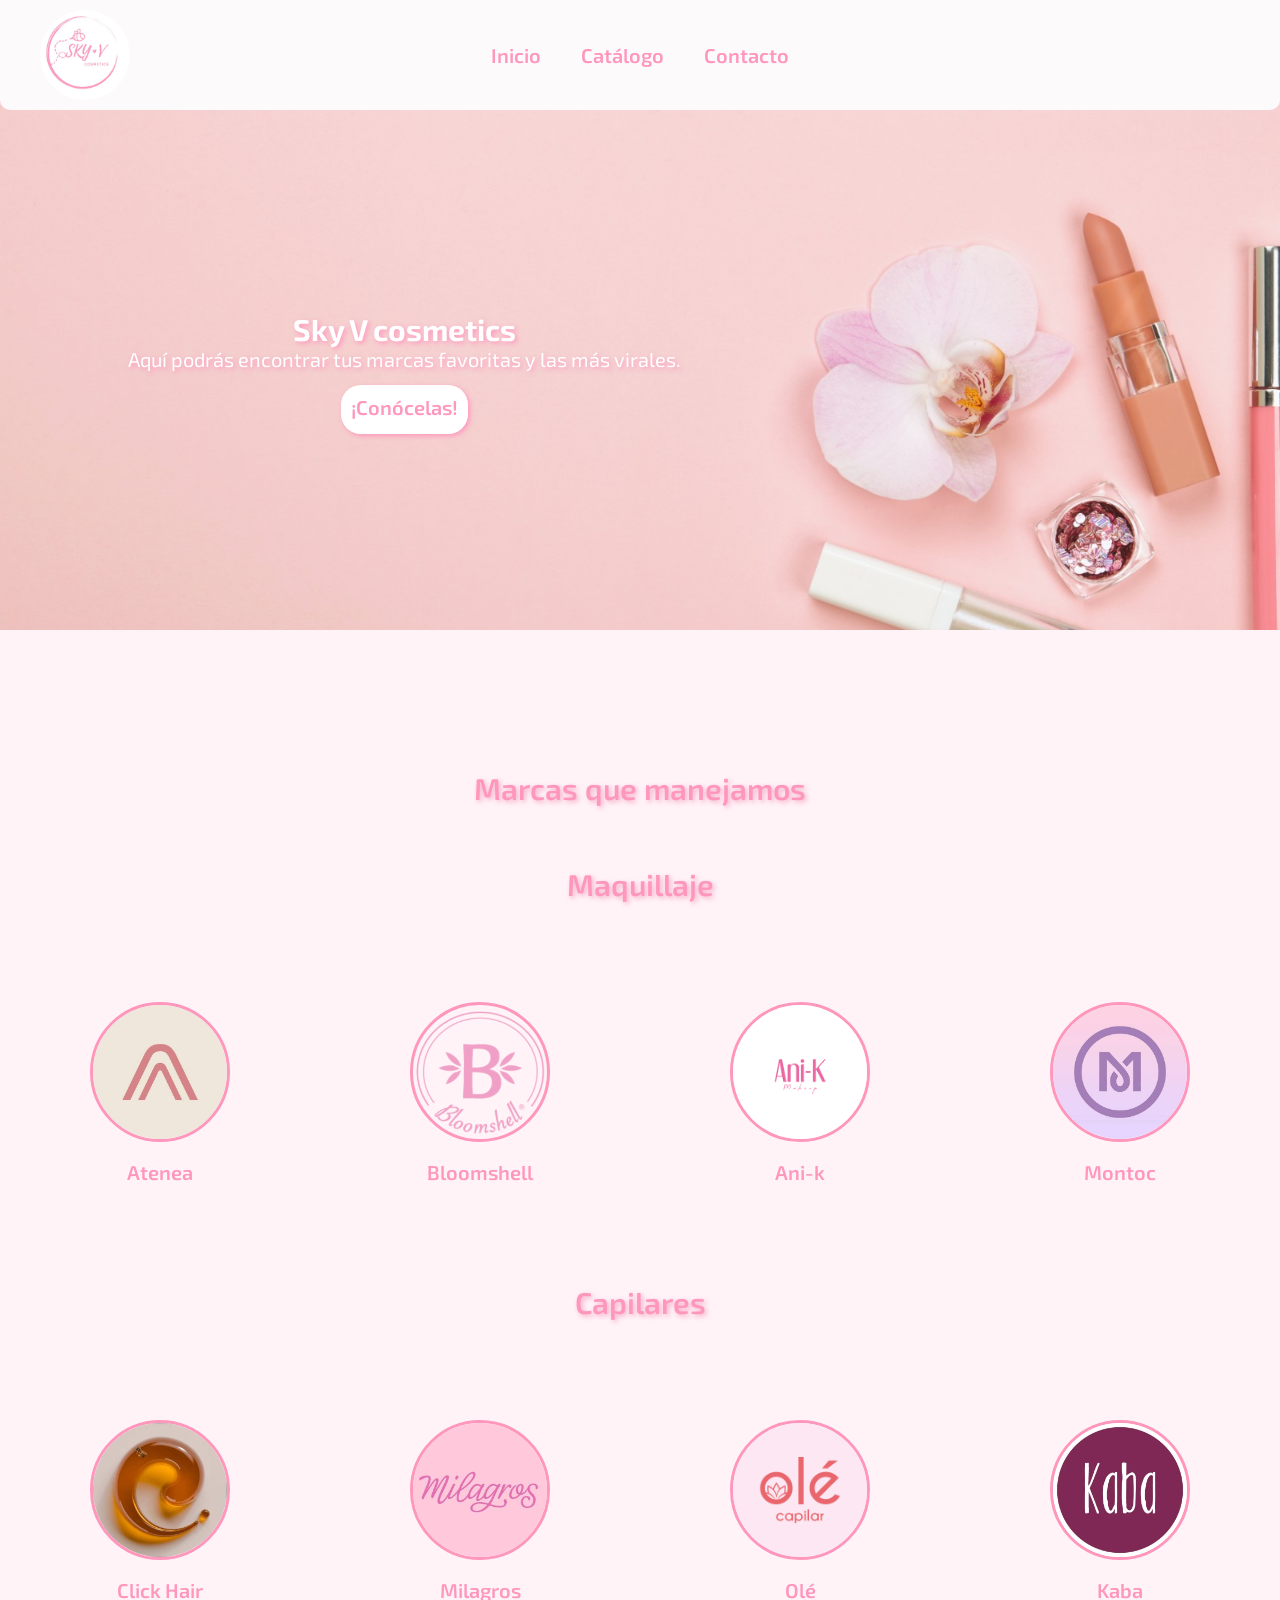
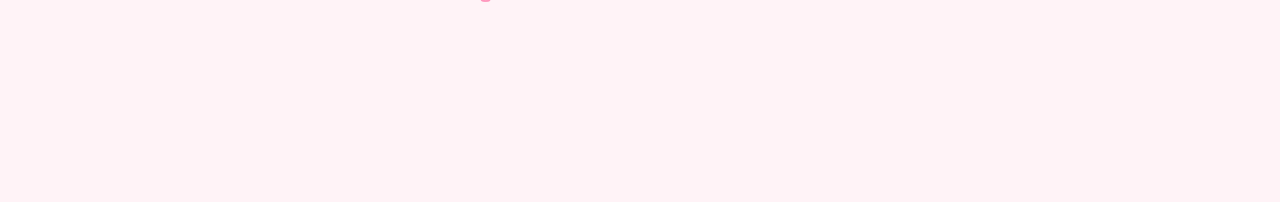
==== index.html @ c4f661af "Creacion de catalogo html, cambio a menu hamburguesa en movil, creacion y comienzo de archivo js" ====
<!DOCTYPE html>
<html lang="en">
<head>
    <meta charset="UTF-8">
    <meta name="viewport" content="width=device-width, initial-scale=1.0">
    <title>Sky V Cosmetic</title>
    <link rel = "stylesheet" href = "styles.css">
    <link rel="preconnect" href="https://fonts.googleapis.com">
    <link rel="preconnect" href="https://fonts.gstatic.com" crossorigin>
    <link href="https://fonts.googleapis.com/css2?family=Exo+2:ital,wght@0,100..900;1,100..900&display=swap" rel="stylesheet">
</head>
<body>
    <header>
    <nav class="navbar"> 
            <div class="logo">
                <img src="/img/logoSkyV.jpeg" alt="Logo SkyV Cosmetics">
            </div>
            <button class="hamburger" id="hamburger-btn" aria-label="Abrir menú">
            &#9776;
            </button>
            <ul class="nav-links" id="nav-links">
                <li><a href="index.html">Inicio</a></li>
                <li><a href="catalogo.html">Catálogo</a></li>
                <li><a href="#contacto">Contacto</a></li>
            </ul>
        </nav>
    </header>
    <main>
        <section class="banner"> 
             <img src="/img/FotoBanner.jpeg" alt="Foto Banner" >
            <div class="cont-banner">
                <h1>Sky V cosmetics</h1>
                <p>Aquí podrás encontrar tus marcas favoritas y las más virales.</p><br>
                <a href="#marcas-m" class="boton-banner">¡Conócelas!</a>
            </div>    
        </section>

    <section class="marcas-m" id="marcas-m">
        <h2 class="title-marcas">
            Marcas que manejamos
        </h2>
        <h3 class="maquillaje">
            Maquillaje
        </h3>
        <article class="cards-marcas">
            <a href="#atenea">
                <img src="/img/logoAtenea.png" alt="Logo Atenea">
            </a>
            <p>Atenea</p>
        </article>
        <article class="cards-marcas">
            <a href="#bloomshell">
                <img src="/img/logoBloomshell.png" alt="Logo Bloomshell">
            </a>
            <p>Bloomshell</p>
        </article>
        <article class="cards-marcas">
            <a href="#anik">
                <img src="/img/logoAnik.png" alt="Logo Anik">
            </a>
            <p>Ani-k</p>
        </article>
        <article class="cards-marcas">
            <a href="#montoc">
                <img src="/img/LogoMontoc.png" alt="Logo Montoc">
            </a>
            <p>Montoc</p>
        </article>
    </section>
    <section class="marcas-c" id="marcas-c">
        <h3 class="capilares">
            Capilares
        </h3>
        <article class="cards-marcas">
            <a href="#click">
                <img src="/img/logoClick.png" alt="Logo Atenea">
            </a>
            <p>Click Hair</p>
        </article>
        <article class="cards-marcas">
            <a href="#milagros">
                <img src="/img/logoMilagros.png" alt="Logo Bloomshell">
            </a>
            <p>Milagros</p>
        </article>
        <article class="cards-marcas">
            <a href="#ole">
                <img src="/img/logoOle.png" alt="Logo Anik">
            </a>
            <p>Olé</p>
        </article>
        <article class="cards-marcas">
            <a href="#kaba">
                <img src="/img/logoKaba.png" alt="Logo Montoc">
            </a>
            <p>Kaba</p>
        </article>
    </section>
    </main>
    <script src="main.js"></script>
</body>
</html>
---- styles.css ----
* {
    margin: 0;
    padding: 0;
    box-sizing: border-box;
}
main{
    padding: 100px 0;
}

img {
    max-width: 100%;
    height: auto;
}
body {
    font-family: "Exo 2", sans-serif;
    background-color:#fff3f7;
}
.navbar{
    display: grid;
    grid-template-columns: 1fr auto 1fr;
    background-color: rgb(253, 250, 252);
    align-items: center; /* Centra verticalmente todos los elementos */
    padding: 10px 40px;
    border-radius: 0 0 10px 10px;
    position: fixed;
    top: 0;
    left: 0;
    width: 100%;
    z-index: 1000;
}
.logo {
    display: flex;
    align-items: center;
    gap: 15px;
    justify-self: start;
}

.logo img {
    height: 90px;
    width: 90px;
    border-radius: 50px;
    object-fit: cover;
}

.nav-links {
    display: flex;
    list-style: none;
    gap: 40px;
}
.nav-links a {
    color: #ff97bd;
    text-decoration: none;
    font-size: 20px;
    font-weight: 600;
    transition: opacity 0.3s ease ;
}

.nav-links a:hover {
    opacity: 0.8;
    color:#f35c93;
}
.hamburger {
    display: none;
    background: none;
    border: none;
    font-size: 30px;
    color: #ff97bd;
    cursor: pointer;
}

.banner{
    position: relative;
    height: 530px;
    width: 100%;
}
.banner img{
    height: 100%;
    width: 100%;
    object-fit: cover;
}
.cont-banner{
    position: absolute;
    top: 50%;
    left: 10%;
    text-align: center;
    font-size: 20px;
    transform: translateY(-50%)
}

.boton-banner{
    background-color: white;
    text-decoration: none;
    font-weight: 600;
    color: #ff97bd;
    padding: 10px 10px 15px 10px;
    border-radius: 20px;
    transition: 0.5s;
    box-shadow:2px 2px 5px #ff97bd ;

}
.boton-banner:hover {
    background-color: #ff97bd;
    color: white;
    box-shadow:2px 2px 5px white ;
    transform: scale(1.05);
    padding: 12px 12px 17px 12px;

}
.cont-banner h1, .cont-banner p{
    color: rgb(255, 255, 255);
    text-shadow: 2px 2px 5px #ff97bd;
}

.marcas-m{
    display: grid;
    grid-template-columns: 1fr 1fr 1fr 1fr;
    margin: 100px 0;
}
.title-marcas{
    grid-column: 1/-1;
    text-align: center;
    font-size: 30px;
    font-weight: 600;
    color: #ff97bd;
    margin-bottom: 60px;
    margin-top: 40px;
    text-shadow: 2px 2px 5px #f5aac5;
    text-align: center;
}
.maquillaje{
    grid-column: 1/-1;
    text-align: center;
    font-size: 30px;
    font-weight: 600;
    color: #ff97bd;
    margin-bottom: 100px;
    text-shadow: 2px 2px 5px #f5aac5;
    text-align: center;  
}

.cards-marcas{
    justify-self: center;
    text-align: center;
    height: auto;
    width: 200px;
}

.marcas-m img{
    width: 140px;
    height: 140px;
    object-fit: cover;
    border-radius: 50%;
    border: solid #ff97bd;
    transition: transform 0.3s ease;
}

.marcas-m img:hover{
    transform: scale(1.1);
    box-shadow: 0 0 15px #ff97bd;
}

.marcas-m p{
    font-size: 20px;
    font-weight: 600;
    color: #ff97bd;
    margin-top: 15px;
}
/*---*/

.marcas-c{
    display: grid;
    grid-template-columns: 1fr 1fr 1fr 1fr;
    margin: 100px 0;
}
.capilares{
    grid-column: 1/-1;
    text-align: center;
    font-size: 30px;
    font-weight: 600;
    color: #ff97bd;
    margin-bottom: 100px;
    text-shadow: 2px 2px 5px #f5aac5;
    text-align: center;  
}
.marcas-c img{
    width: 140px;
    height: 140px;
    object-fit: cover;
    border-radius: 50%;
    border: solid #ff97bd;
    transition: transform 0.3s ease;
}
.marcas-c img:hover{
    transform: scale(1.1);
    box-shadow: 0 0 15px #ff97bd;
}
.marcas-c p{
    font-size: 20px;
    font-weight: 600;
    color: #ff97bd;
    margin-top: 15px;
}
.seccion-catalogo {
    padding: 20px 5%;
    max-width: 1200px;
    margin: 0 auto;
}
.titulo-catalogo {
    text-align: center;
    color: #ff97bd;
    font-size: 32px;
    margin-bottom: 25px;
    text-shadow: 2px 2px 5px #f5aac5;
}
.contenedor-filtros {
    display: flex;
    justify-content: center;
    gap: 12px;
    flex-wrap: wrap;
    margin-bottom: 40px;
}
.btn-filtro {
    background-color: white;
    border: 2px solid #ff97bd;
    color: #ff97bd;
    padding: 8px 18px;
    border-radius: 20px;
    font-family: "Exo 2", sans-serif;
    font-weight: 600;
    font-size: 15px;
    cursor: pointer;
    transition: all 0.3s ease;
    box-shadow: 2px 2px 5px rgba(255, 151, 189, 0.2);
}
.btn-filtro:hover, .btn-filtro.activo {
    background-color: #ff97bd;
    color: white;
}
.productos-grid {
    display: grid;
    grid-template-columns: repeat(auto-fill, minmax(220px, 1fr));
    gap: 30px;
}
.card-producto {
    background-color: white;
    border-radius: 15px;
    box-shadow: 0 4px 10px rgba(255, 151, 189, 0.2);
    overflow: hidden;
    display: flex;
    flex-direction: column;
    justify-content: space-between;
    transition: transform 0.3s ease, box-shadow 0.3s ease;
    border: 1px solid #ffe1ec;
}
.card-producto:hover {
    transform: translateY(-5px);
    box-shadow: 0 8px 20px rgba(255, 151, 189, 0.4);
}
.card-producto img {
    width: 100%;
    height: 200px;
    object-fit: cover;
}
.info-producto {
    padding: 15px;
    display: flex;
    flex-direction: column;
    gap: 8px;
    flex-grow: 1;
}
.marca-tag {
    font-size: 12px;
    text-transform: uppercase;
    color: #ff97bd;
    font-weight: 700;
}
.info-producto h3 {
    font-size: 18px;
    color: #333;
}
.precio {
    font-size: 20px;
    font-weight: 700;
    color: #ff97bd;
    margin-top: auto;
}
.btn-comprar {
    background-color: #ff97bd;
    color: white;
    border: none;
    padding: 10px;
    border-radius: 10px;
    font-family: "Exo 2", sans-serif;
    font-weight: 600;
    cursor: pointer;
    transition: background-color 0.3s ease, transform 0.2s ease;
}
.btn-comprar:hover {
    background-color: #f35c93;
    transform: scale(1.02);
}

@media (max-width: 650px) {
   .navbar {
        display: flex;
        justify-content: space-between;
        align-items: center;
        padding: 10px 20px;
    }

    .logo {
        justify-self: auto;
    }

    .hamburger {
        display: block; /* Se muestra únicamente en móviles */
    }

    .nav-links {
        display: none; /* Se oculta por defecto en móviles */
        flex-direction: column;
        position: absolute;
        top: 100%;
        left: 0;
        width: 100%;
        background-color: rgb(253, 250, 252);
        padding: 20px 0;
        text-align: center;
        gap: 20px;
        box-shadow: 0 5px 10px rgba(0, 0, 0, 0.1);
        border-radius: 0 0 10px 10px;
    }

    /* Clase que activa JavaScript para desplegar el menú */
    .nav-links.active {
        display: flex;
    }

    .banner {
        height: 380px; /* Reducimos la altura para pantallas pequeñas */
    }

    .cont-banner {
        left: 50%;
        top: 50%;
        transform: translate(-50%, -50%); /* Centra el contenido en el medio exacto del celular */
        width: 90%; /* Aprovecha casi todo el ancho disponible */
    }

    .cont-banner h1 {
        font-size: 1.8rem; /* Tamaño de título cómodo para pantallas pequeñas */
    }

    .cont-banner p {
        font-size: 0.95rem;
    }

    .marcas-m {
        grid-template-columns: repeat(2, 1fr); /* Cambia de 4 a 2 columnas */
        margin: 50px 0; /* Reduce los márgenes verticales superiores e inferiores */
    }
    .marcas-c {
        grid-template-columns: repeat(2, 1fr); /* Cambia de 4 a 2 columnas */
        margin: 50px 0; /* Reduce los márgenes verticales superiores e inferiores */
    }
    .title-marcas {
        font-size: 22px; /* Disminuye el tamaño del título */
        margin-top: 20px;
        margin-bottom: 30px;
    }

    .cards-marcas {
        height: auto; /* Permite que el contenido fluya verticalmente sin cortar el texto */
        width: auto;
    }

    .marcas-m img {
        width: 110px; /* Escala los logos a un tamaño proporcional para móviles */
        height: 110px;
        border-width: 2px;
    }
    .marcas-c img {
        width: 110px; /* Escala los logos a un tamaño proporcional para móviles */
        height: 110px;
        border-width: 2px;
    }

    .marcas-m p {
        font-size: 16px;
        margin-top: 10px;
        margin: 3px 0 20px 0;
    }
    .marcas-c p {
        font-size: 16px;
        margin-top: 10px;
        margin: 3px 0 20px 0;
    }
    .productos-grid {
        grid-template-columns: repeat(2, 1fr);
        gap: 15px;
    }

    .card-producto img {
        height: 140px;
    }

    .info-producto h3 {
        font-size: 14px;
    }

    .precio {
        font-size: 16px;
    }

    .contenedor-filtros {
        gap: 8px;
    }

    .btn-filtro {
        padding: 6px 12px;
        font-size: 13px;
    }
}
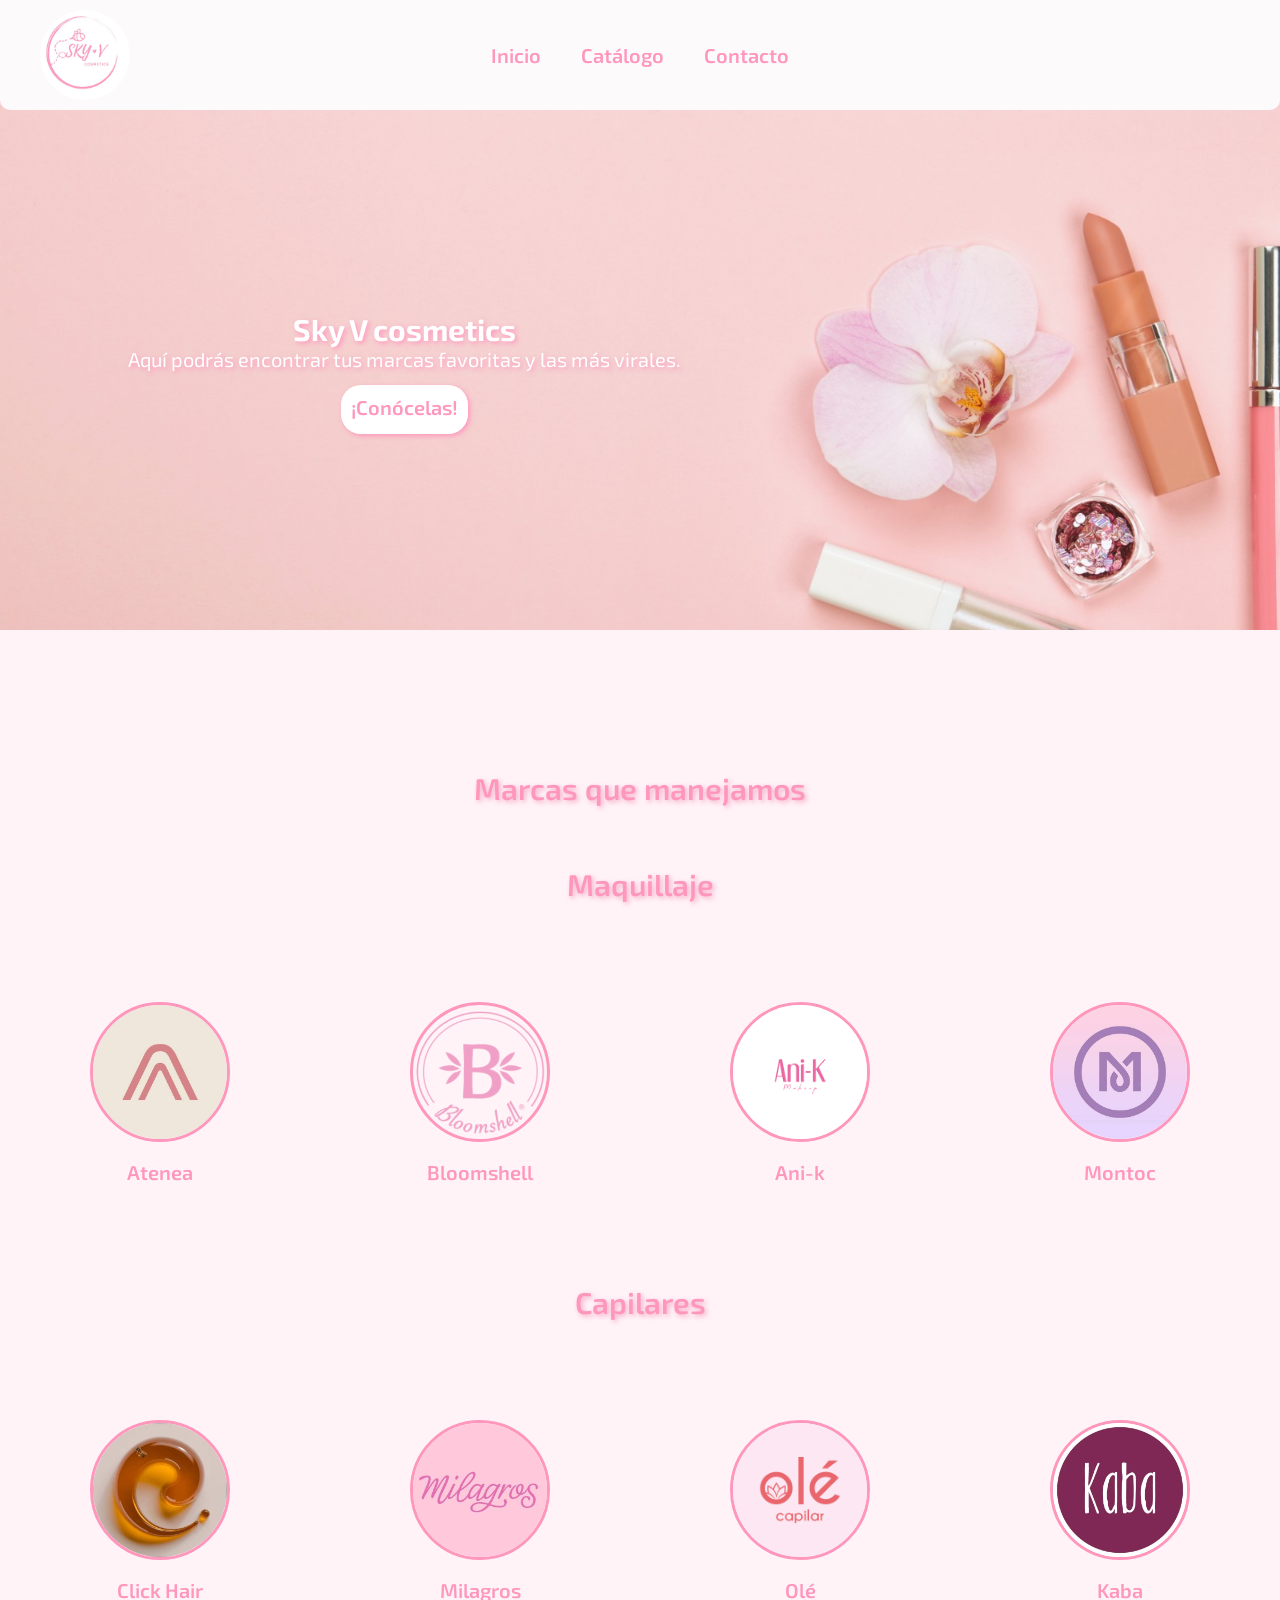
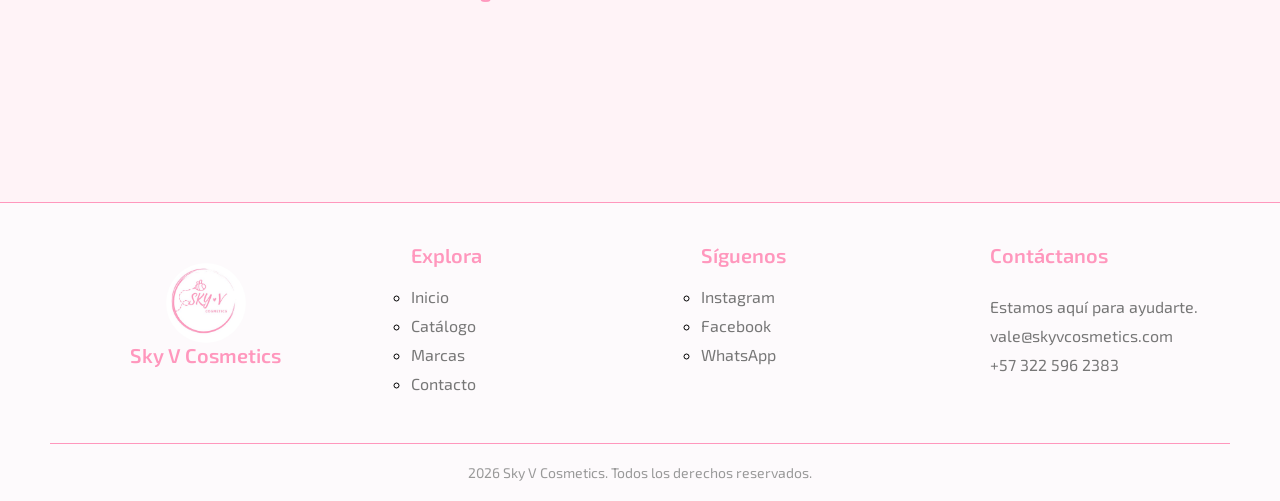
==== commit 608412db: "creacion del footer" ====
--- a/index.html
+++ b/index.html
@@ -97,6 +97,48 @@
         </article>
     </section>
     </main>
+    <footer>
+        <div class="footer-logo">
+            <img src="/img/logoSkyV.jpeg" alt="Logo de Sky V Cosmetics" class="footer-imagen">
+            <h3>Sky V Cosmetics</h3>
+        </div>
+
+        <nav class="footer-navegacion" aria-label="Navegación del footer">
+            <h3>Explora</h3>
+            <ul>
+                <li><a href="index.html">Inicio</a></li>
+                <li><a href="catalogo.html">Catálogo</a></li>
+                <li><a href="#marcas-m">Marcas</a></li>
+                <li><a href="#contacto">Contacto</a></li>
+            </ul>
+        </nav>
+        <section class="footer-redes">
+            <h3>Síguenos</h3>
+            <ul>
+                <li>
+                    <a href="https://www.instagram.com/skyv_cosmetics/" target="_blank">Instagram</a>
+                </li>
+
+                <li>
+                    <a href="https://www.facebook.com/profile.php?id=100047904860741&locale=es_LA" target="_blank">Facebook</a>
+                </li>
+                <li>
+                    <a href="https://wa.me/+573225962383" target="_blank">WhatsApp</a>
+                </li>
+            </ul>
+        </section>
+        <address class="footer-contacto">
+            <h3>Contáctanos</h3>
+            <p>Estamos aquí para ayudarte.</p>
+            <a href="mailto:vale@skyvcosmetics.com" target="_blank">vale@skyvcosmetics.com</a>
+            <a href="https://wa.me/+573225962383" target="_blank">+57 322 596 2383</a>
+        </address>
+        <div class="footer-coppyrights">
+            <p>
+                2026 Sky V Cosmetics. Todos los derechos reservados.
+            </p>
+        </div>
+    </footer>
     <script src="main.js"></script>
 </body>
 </html>
--- a/styles.css
+++ b/styles.css
@@ -66,6 +66,88 @@
     font-size: 30px;
     color: #ff97bd;
     cursor: pointer;
+}
+footer {
+    display: grid;
+    grid-template-columns: 1.3fr 1fr 1fr 1fr;
+    gap: 50px;
+    padding: 40px 50px 20px;
+    background-color: rgb(253, 250, 252);
+    border-top-color: #ff97bd;
+    border-top-width: 1px;
+    border-top-style: solid;
+}
+
+.footer-logo {
+    display: flex;
+    align-items: center;
+    gap: 0;
+    flex-direction:column ;
+    margin-top: 20px;
+}
+
+.footer-logo img {
+    height: 80px;
+    width: 80px;
+    border-radius: 50px;
+    object-fit: cover;
+}
+
+.footer-logo h3 {
+    color: #ff97bd;
+    font-size: 20px;
+    font-weight: 600;
+}
+
+footer h3 {
+    color: #ff97bd;
+    font-size: 20px;
+    font-weight: 600;
+    margin-bottom: 20px;
+}
+
+
+.footer-navegacion ul, .footer-redes ul {
+    display: flex;
+    flex-direction: column;
+    gap: 10px;
+    list-style: circle;
+    padding: 0;
+    margin: 0;
+}
+
+.footer-navegacion a,.footer-redes a,.footer-contacto a {
+    color: #777;
+    text-decoration: none;
+    transition: 0.3s ease;
+}
+
+.footer-navegacion a:hover,.footer-redes a:hover,.footer-contacto a:hover {
+    color: #f35c93;
+    transition: 0.3s ease;
+}
+
+.footer-contacto {
+    display: flex;
+    flex-direction: column;
+    gap: 10px;
+    font-style: normal;
+    color: #777;
+}
+
+.footer-coppyrights {
+    grid-column: 1 / -1;
+    border-top-color: #ff97bd;
+    border-top-width: 1px;
+    border-top-style: solid;
+    padding-top: 20px;
+    text-align: center;
+    
+}
+
+.footer-coppyrights p {
+    color: #999;
+    font-size: 14px;
 }
 
 .banner{
@@ -335,6 +417,17 @@
     .nav-links.active {
         display: flex;
     }
+    
+    footer {
+        grid-template-columns: 1fr; /* Pasa de 4 columnas a 1 sola en celulares */
+        gap: 30px;
+        padding: 30px 20px 20px;
+        text-align: center;
+    }
+
+    .footer-logo {
+        margin-top: 0;
+    }
 
     .banner {
         height: 380px; /* Reducimos la altura para pantallas pequeñas */
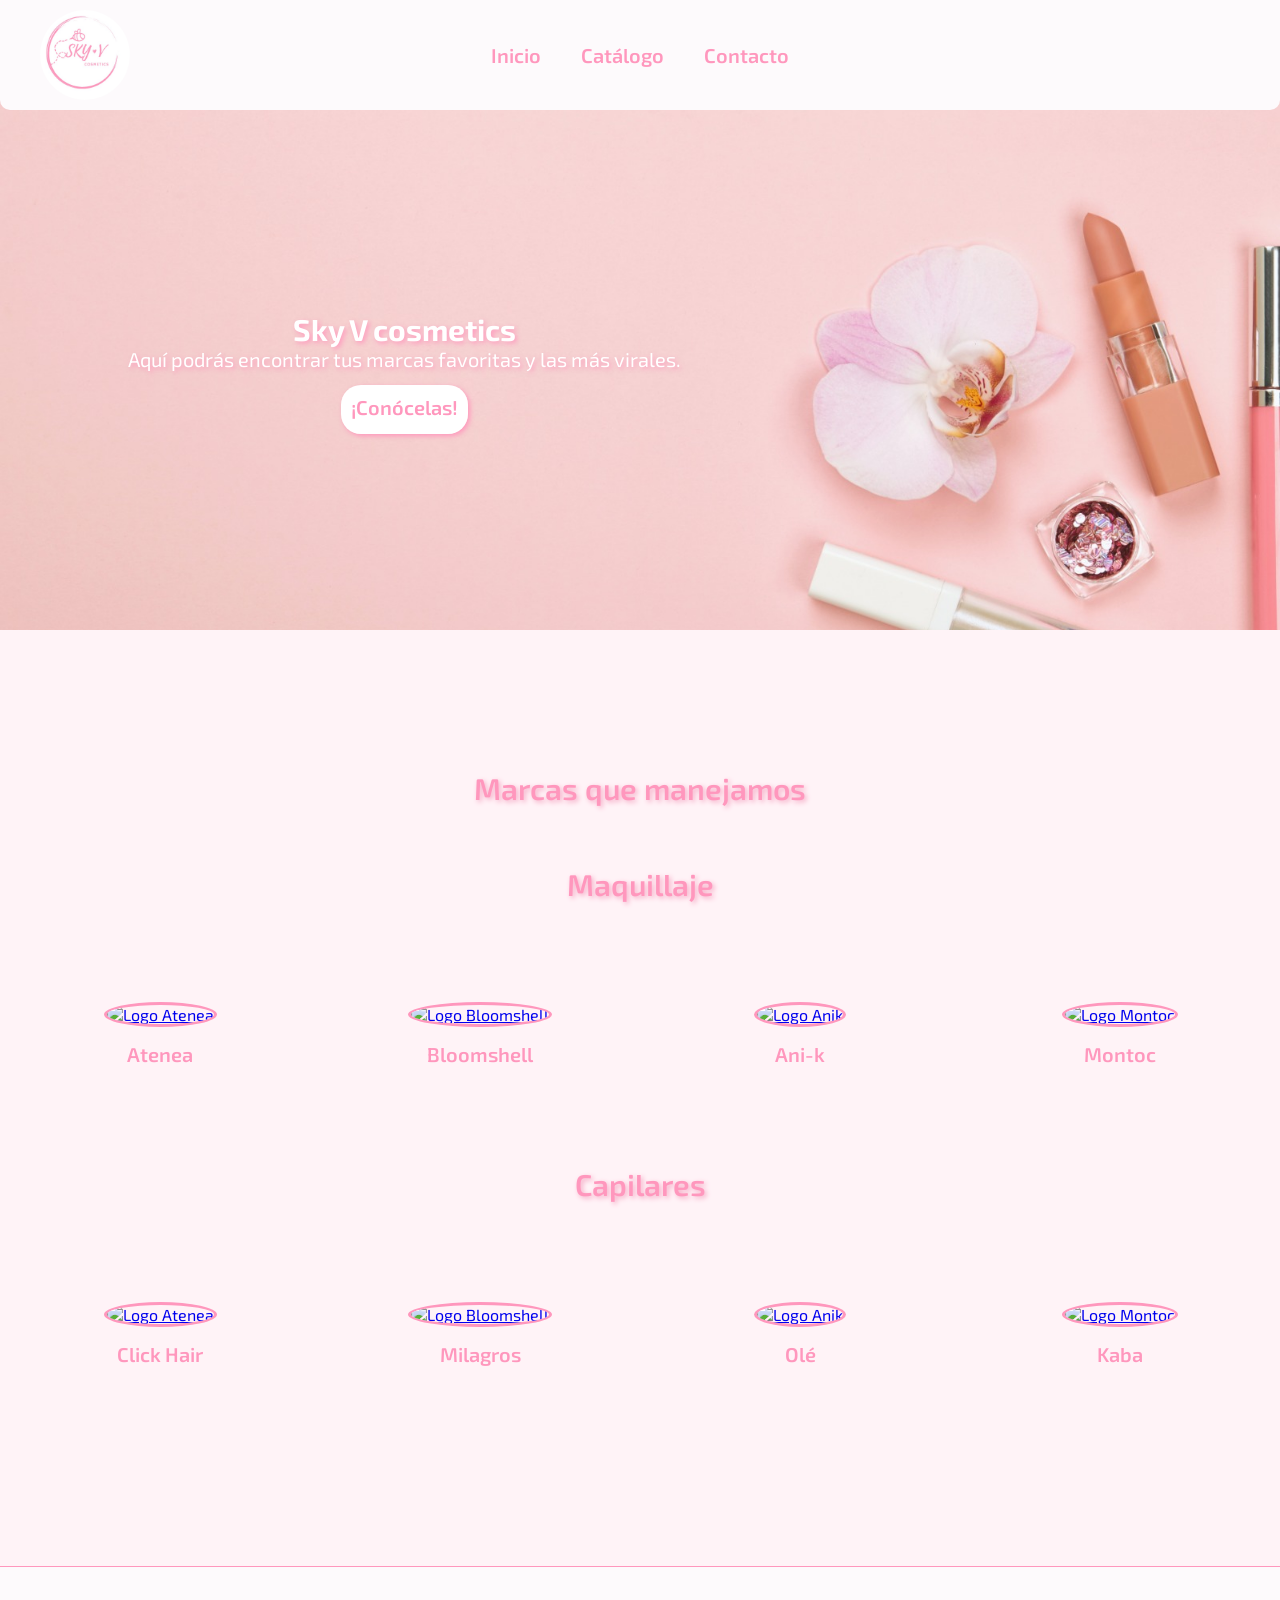
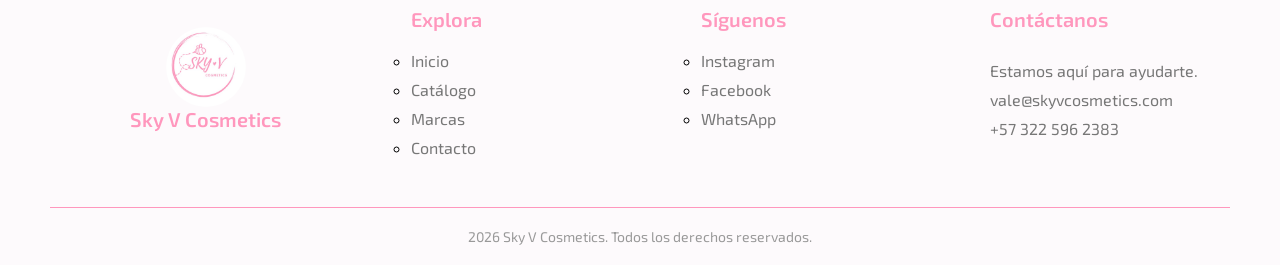
==== commit d0b02aa5: "organizacion de carpetas, creacion de los filtros de catalogo" ====
--- a/index.html
+++ b/index.html
@@ -43,26 +43,26 @@
             Maquillaje
         </h3>
         <article class="cards-marcas">
-            <a href="#atenea">
-                <img src="/img/logoAtenea.png" alt="Logo Atenea">
+            <a href="catalogo.html?marca=atenea">
+                <img src="/img/logosmarcas/logoAtenea.png" alt="Logo Atenea">
             </a>
             <p>Atenea</p>
         </article>
         <article class="cards-marcas">
-            <a href="#bloomshell">
-                <img src="/img/logoBloomshell.png" alt="Logo Bloomshell">
+            <a href="catalogo.html?marca=bloomshell">
+                <img src="/img/logosmarcas/logoBloomshell.png" alt="Logo Bloomshell">
             </a>
             <p>Bloomshell</p>
         </article>
         <article class="cards-marcas">
-            <a href="#anik">
-                <img src="/img/logoAnik.png" alt="Logo Anik">
+            <a href="catalogo.html?marca=anik">
+                <img src="/img/logosmarcas/logoAnik.png" alt="Logo Anik">
             </a>
             <p>Ani-k</p>
         </article>
         <article class="cards-marcas">
-            <a href="#montoc">
-                <img src="/img/LogoMontoc.png" alt="Logo Montoc">
+            <a href="catalogo.html?marca=montoc">
+                <img src="/img/logosmarcas/LogoMontoc.png" alt="Logo Montoc">
             </a>
             <p>Montoc</p>
         </article>
@@ -72,26 +72,26 @@
             Capilares
         </h3>
         <article class="cards-marcas">
-            <a href="#click">
-                <img src="/img/logoClick.png" alt="Logo Atenea">
+            <a href="catalogo.html?marca=clickhair">
+                <img src="/img/logosmarcas/logoClick.png" alt="Logo Atenea">
             </a>
             <p>Click Hair</p>
         </article>
         <article class="cards-marcas">
-            <a href="#milagros">
-                <img src="/img/logoMilagros.png" alt="Logo Bloomshell">
+            <a href="catalogo.html?marca=milagros">
+                <img src="/img/logosmarcas/logoMilagros.png" alt="Logo Bloomshell">
             </a>
             <p>Milagros</p>
         </article>
         <article class="cards-marcas">
-            <a href="#ole">
-                <img src="/img/logoOle.png" alt="Logo Anik">
+            <a href="catalogo.html?marca=ole">
+                <img src="/img/logosmarcas/logoOle.png" alt="Logo Anik">
             </a>
             <p>Olé</p>
         </article>
         <article class="cards-marcas">
-            <a href="#kaba">
-                <img src="/img/logoKaba.png" alt="Logo Montoc">
+            <a href="catalogo.html?marca=kaba">
+                <img src="/img/logosmarcas/logoKaba.png" alt="Logo Montoc">
             </a>
             <p>Kaba</p>
         </article>
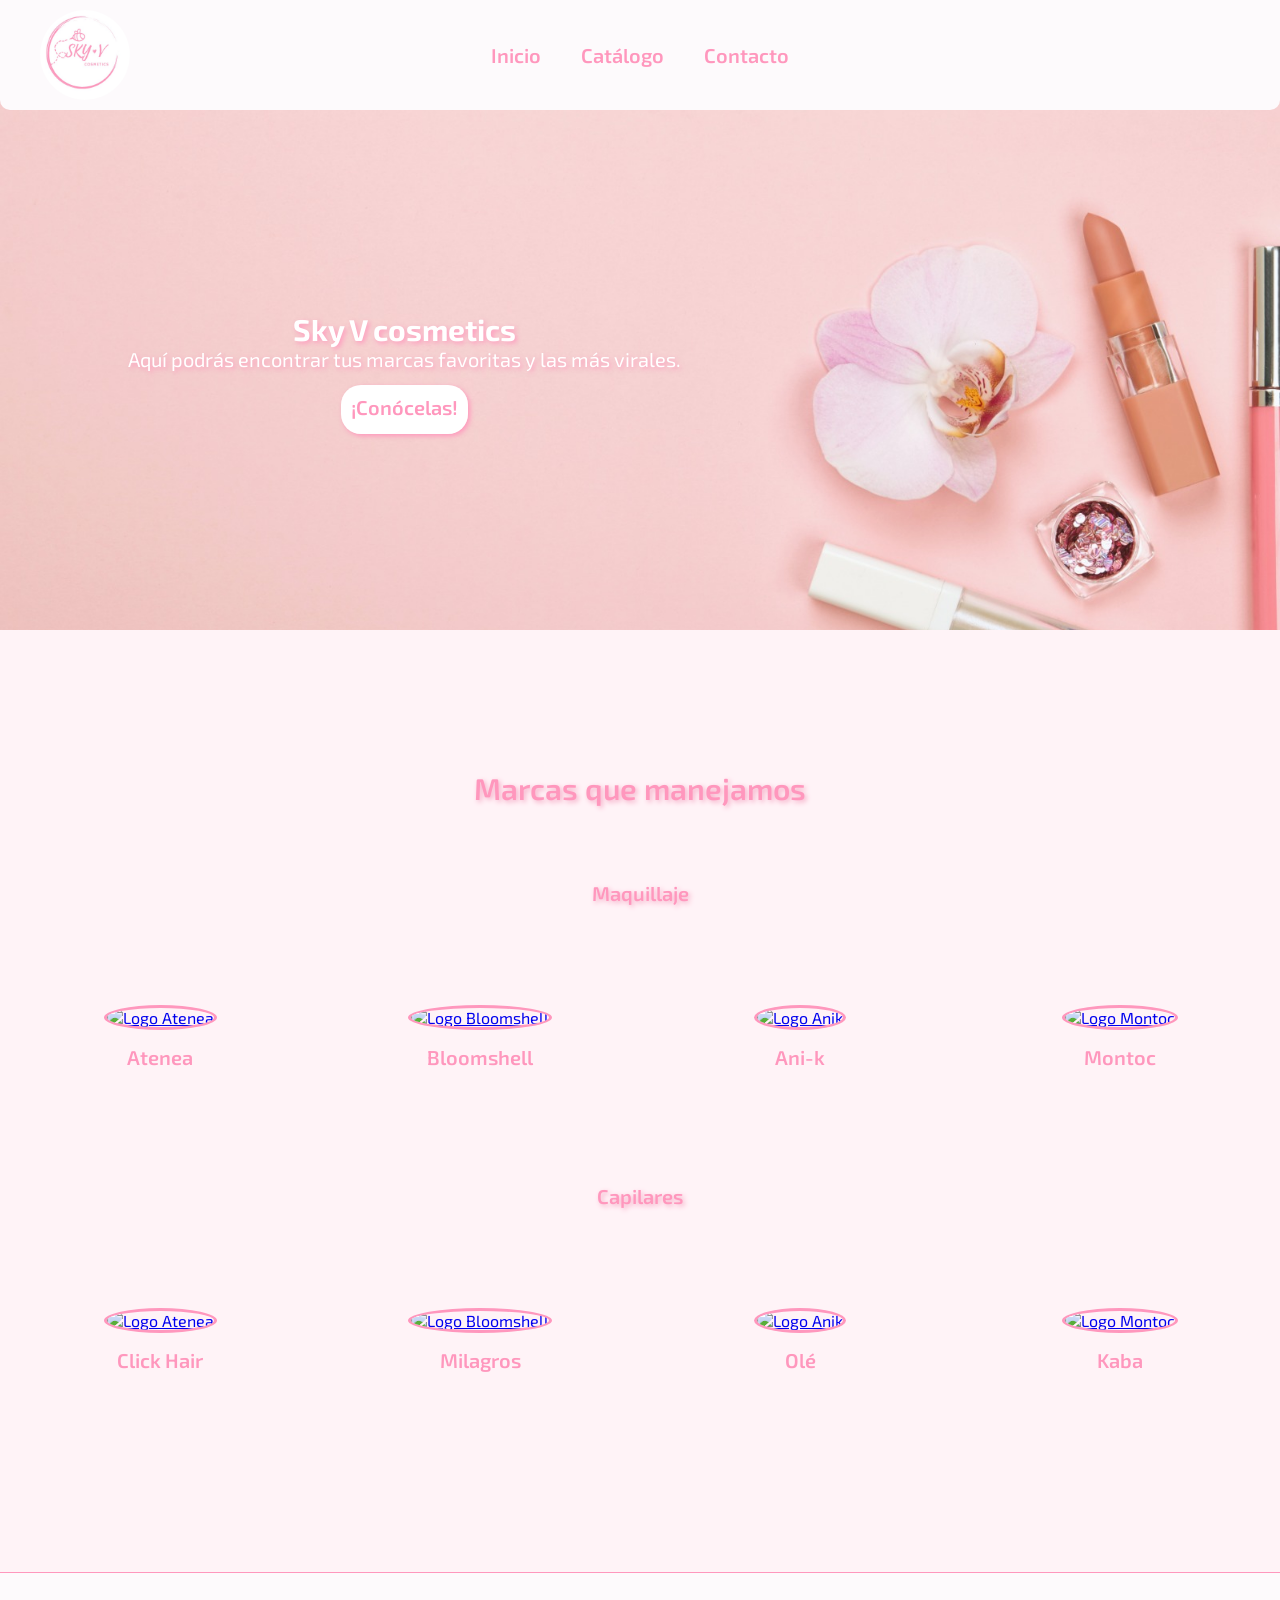
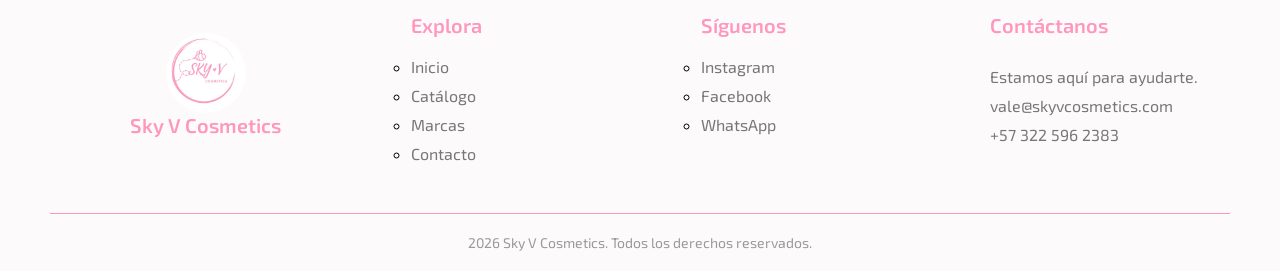
==== commit 72d75b44: "organizacion de html segun el validador y comienzo del Readme" ====
--- a/index.html
+++ b/index.html
@@ -46,25 +46,25 @@
             <a href="catalogo.html?marca=atenea">
                 <img src="/img/logosmarcas/logoAtenea.png" alt="Logo Atenea">
             </a>
-            <p>Atenea</p>
+            <h3>Atenea</h3>
         </article>
         <article class="cards-marcas">
             <a href="catalogo.html?marca=bloomshell">
                 <img src="/img/logosmarcas/logoBloomshell.png" alt="Logo Bloomshell">
             </a>
-            <p>Bloomshell</p>
+            <h3>Bloomshell</h3>
         </article>
         <article class="cards-marcas">
             <a href="catalogo.html?marca=anik">
                 <img src="/img/logosmarcas/logoAnik.png" alt="Logo Anik">
             </a>
-            <p>Ani-k</p>
+            <h3>Ani-k</h3>
         </article>
         <article class="cards-marcas">
             <a href="catalogo.html?marca=montoc">
                 <img src="/img/logosmarcas/LogoMontoc.png" alt="Logo Montoc">
             </a>
-            <p>Montoc</p>
+            <h3>Montoc</h3>
         </article>
     </section>
     <section class="marcas-c" id="marcas-c">
@@ -75,32 +75,32 @@
             <a href="catalogo.html?marca=clickhair">
                 <img src="/img/logosmarcas/logoClick.png" alt="Logo Atenea">
             </a>
-            <p>Click Hair</p>
+            <h3>Click Hair</h3>
         </article>
         <article class="cards-marcas">
             <a href="catalogo.html?marca=milagros">
                 <img src="/img/logosmarcas/logoMilagros.png" alt="Logo Bloomshell">
             </a>
-            <p>Milagros</p>
+            <h3>Milagros</h3>
         </article>
         <article class="cards-marcas">
             <a href="catalogo.html?marca=ole">
                 <img src="/img/logosmarcas/logoOle.png" alt="Logo Anik">
             </a>
-            <p>Olé</p>
+            <h3>Olé</h3>
         </article>
         <article class="cards-marcas">
             <a href="catalogo.html?marca=kaba">
                 <img src="/img/logosmarcas/logoKaba.png" alt="Logo Montoc">
             </a>
-            <p>Kaba</p>
+            <h3>Kaba</h3>
         </article>
     </section>
     </main>
     <footer>
         <div class="footer-logo">
             <img src="/img/logoSkyV.jpeg" alt="Logo de Sky V Cosmetics" class="footer-imagen">
-            <h3>Sky V Cosmetics</h3>
+            <h2>Sky V Cosmetics</h2>
         </div>
 
         <nav class="footer-navegacion" aria-label="Navegación del footer">
@@ -128,7 +128,7 @@
             </ul>
         </section>
         <address class="footer-contacto">
-            <h3>Contáctanos</h3>
+            <p class="contactanos">Contáctanos</p>
             <p>Estamos aquí para ayudarte.</p>
             <a href="mailto:vale@skyvcosmetics.com" target="_blank">vale@skyvcosmetics.com</a>
             <a href="https://wa.me/+573225962383" target="_blank">+57 322 596 2383</a>
--- a/styles.css
+++ b/styles.css
@@ -93,7 +93,7 @@
     object-fit: cover;
 }
 
-.footer-logo h3 {
+.footer-logo h2 {
     color: #ff97bd;
     font-size: 20px;
     font-weight: 600;
@@ -105,8 +105,12 @@
     font-weight: 600;
     margin-bottom: 20px;
 }
-
-
+.contactanos{
+    color: #ff97bd;
+    font-size: 20px;
+    font-weight: 600;
+    margin-bottom: 20px; 
+}
 .footer-navegacion ul, .footer-redes ul {
     display: flex;
     flex-direction: column;
@@ -241,7 +245,7 @@
     box-shadow: 0 0 15px #ff97bd;
 }
 
-.marcas-m p{
+.marcas-m h3{
     font-size: 20px;
     font-weight: 600;
     color: #ff97bd;
@@ -276,7 +280,7 @@
     transform: scale(1.1);
     box-shadow: 0 0 15px #ff97bd;
 }
-.marcas-c p{
+.marcas-c h3{
     font-size: 20px;
     font-weight: 600;
     color: #ff97bd;
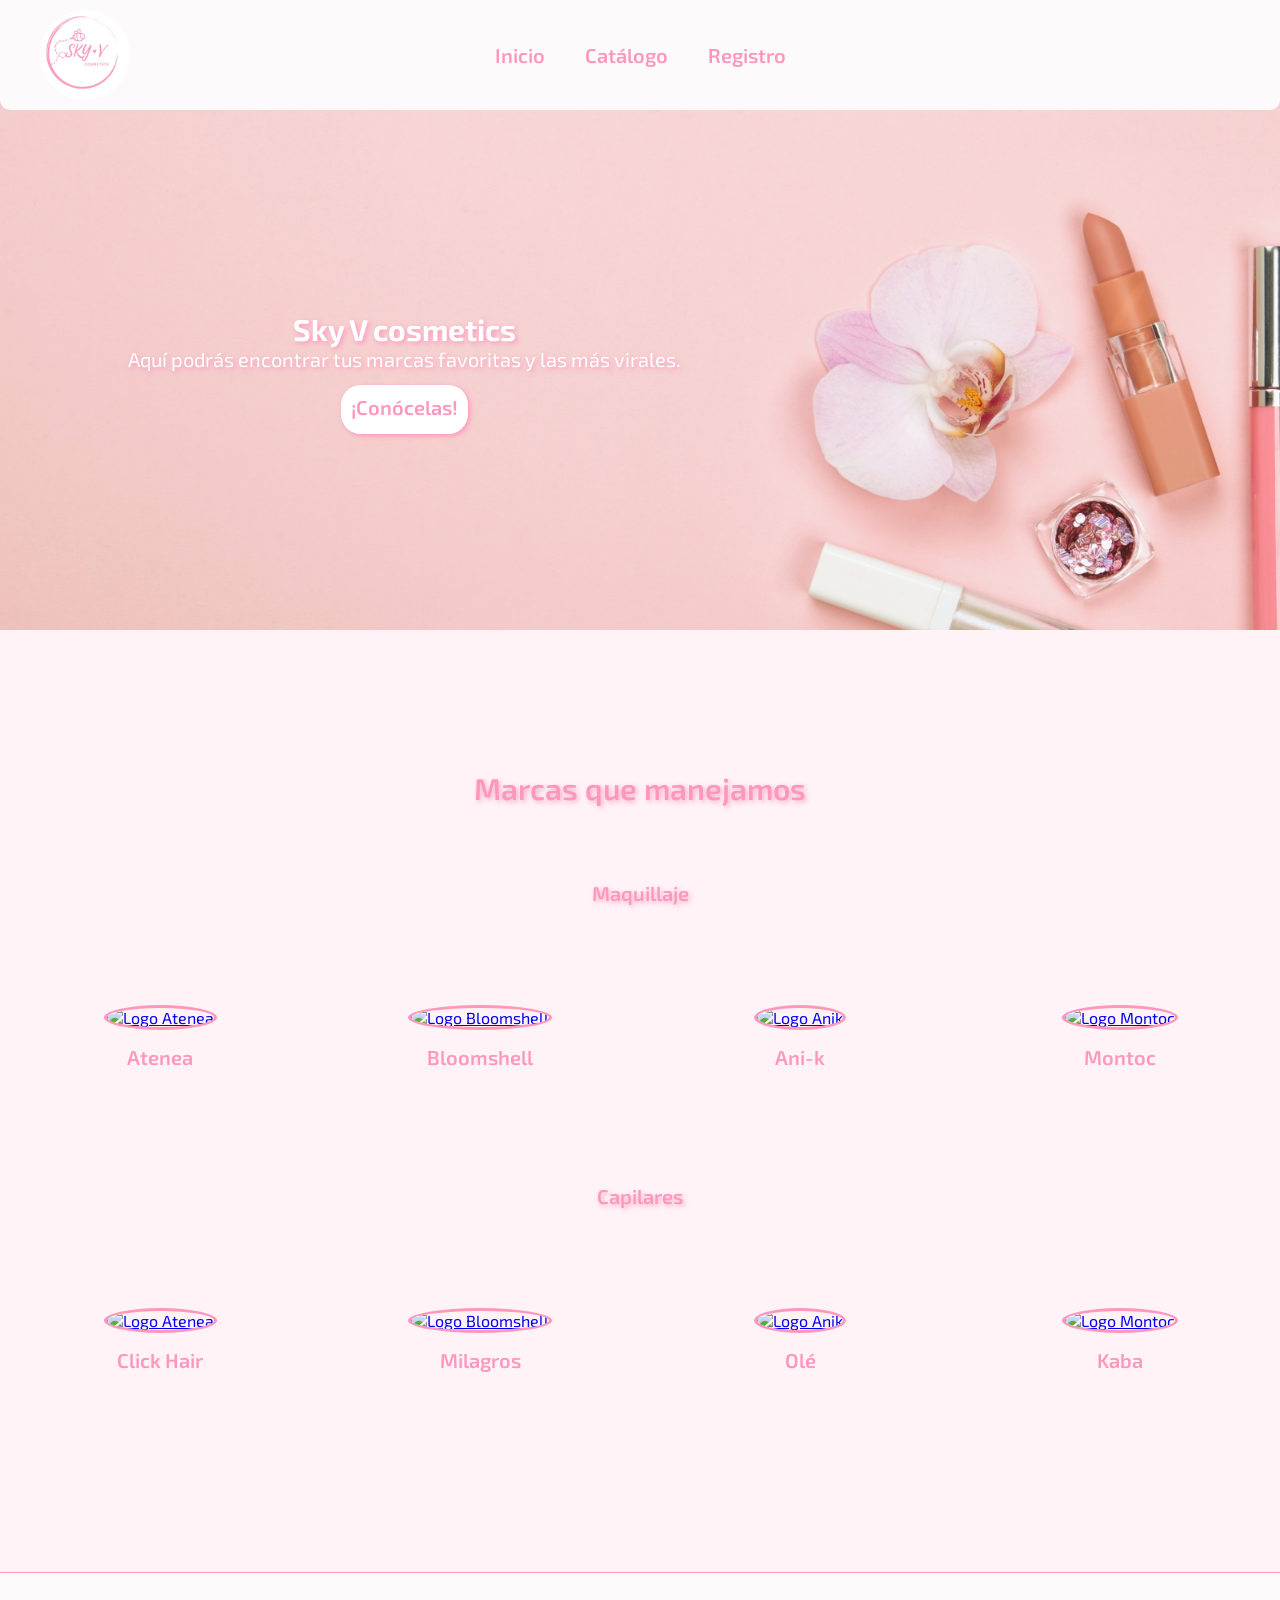
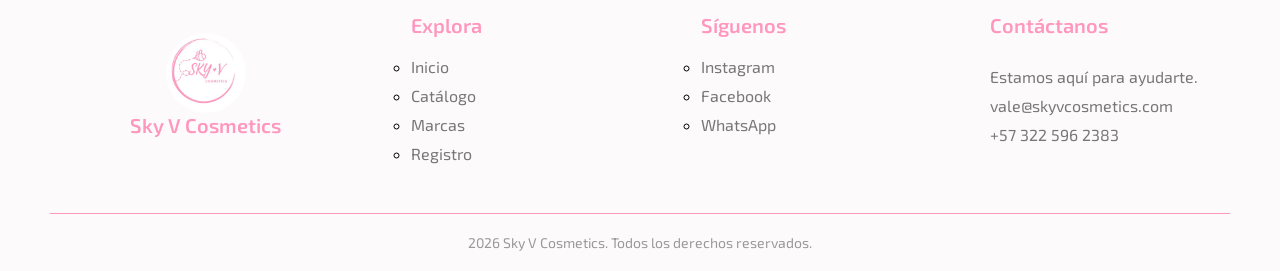
==== commit 6a4af163: "creacion de formulario de registro" ====
--- a/index.html
+++ b/index.html
@@ -21,7 +21,7 @@
             <ul class="nav-links" id="nav-links">
                 <li><a href="index.html">Inicio</a></li>
                 <li><a href="catalogo.html">Catálogo</a></li>
-                <li><a href="#contacto">Contacto</a></li>
+                <li><a href="registro.html">Registro</a></li>
             </ul>
         </nav>
     </header>
@@ -109,7 +109,7 @@
                 <li><a href="index.html">Inicio</a></li>
                 <li><a href="catalogo.html">Catálogo</a></li>
                 <li><a href="#marcas-m">Marcas</a></li>
-                <li><a href="#contacto">Contacto</a></li>
+                <li><a href="registro.html">Registro</a></li>
             </ul>
         </nav>
         <section class="footer-redes">
--- a/styles.css
+++ b/styles.css
@@ -386,6 +386,138 @@
     transform: scale(1.02);
 }
 
+.formulario-registro {
+    max-width: 650px;
+    margin: 50px auto;
+    padding: 35px;
+    background-color: white;
+    border-radius: 20px;
+    box-shadow: 0 5px 20px rgba(255, 151, 189, 0.25);
+    border: 1px solid #ffe1ec;
+}
+
+.formulario-registro h1 {
+    text-align: center;
+    color: #ff97bd;
+    font-size: 32px;
+    margin-bottom: 10px;
+}
+
+.formulario-registro > p {
+    text-align: center;
+    color: #777;
+    margin-bottom: 30px;
+}
+
+.formulario-registro form div {
+    margin-bottom: 20px;
+}
+
+.formulario-registro label {
+    display: block;
+    color: #555;
+    font-weight: 600;
+    margin-bottom: 8px;
+}
+
+.formulario-registro input, .formulario-registro select,.formulario-registro textarea {
+    width: 100%;
+    padding: 12px;
+    border: 1px solid #ffd1e1;
+    border-radius: 10px;
+    font-family: "Exo 2", sans-serif;
+    font-size: 16px;
+    outline: none;
+}
+
+.formulario-registro input:focus, .formulario-registro select:focus, .formulario-registro textarea:focus {
+    border-color: #ff97bd;
+    box-shadow: 0 0 6px rgba(255, 151, 189, 0.3);
+}
+
+.formulario-registro textarea {
+    resize: vertical;
+}
+
+.formulario-registro .terminos {
+    display: flex;
+    align-items: center;
+    gap: 8px;
+}
+
+.formulario-registro .terminos input {
+    width: auto;
+    accent-color: #ff97bd;
+}
+
+.formulario-registro .terminos label {
+    margin: 0;
+    font-weight: 400;
+}
+
+.formulario-registro button {
+    padding: 11px 25px;
+    border-radius: 20px;
+    font-family: "Exo 2", sans-serif;
+    font-size: 16px;
+    font-weight: 600;
+    cursor: pointer;
+    transition: 0.3s;
+}
+
+.formulario-registro button[type="submit"] {
+    background-color: #ff97bd;
+    color: white;
+    border: 2px solid #ff97bd;
+}
+
+.formulario-registro button[type="submit"]:hover {
+    background-color: #f35c93;
+    border-color: #f35c93;
+}
+
+.formulario-registro button[type="reset"] {
+    background-color: white;
+    color: #ff97bd;
+    border: 2px solid #ff97bd;
+    margin-left: 10px;
+}
+
+.formulario-registro button[type="reset"]:hover {
+    background-color: #ff97bd;
+    color: white;
+}
+
+.mensaje-error {
+    color: #d9534f;
+    font-size: 13px;
+    margin-top: 4px;
+    display: block;
+    min-height: 18px;
+}
+
+.input-error {
+    border-color: #d9534f !important;
+    box-shadow: 0 0 5px rgba(217, 83, 79, 0.4) !important;
+}
+.mensaje-exito {
+    display: none;
+    background-color: #fad8e4;
+    color: #ff97bd;
+    border: 1px solid #ffb6d0;
+    padding: 12px 15px;
+    border-radius: 10px;
+    text-align: center;
+    font-size: 15px;
+    font-weight: 600;
+    margin-top: 20px;
+    margin-bottom: 20px;
+    transition: opacity 0.3s ease;
+}
+
+.mensaje-exito.mostrar {
+    display: block;
+}
 @media (max-width: 650px) {
    .navbar {
         display: flex;
@@ -517,6 +649,21 @@
         padding: 6px 12px;
         font-size: 13px;
     }
-}
-
-
+    .formulario-registro {
+        padding: 20px 15px;
+        margin: 20px 10px;
+    }
+
+    .formulario-registro h1 {
+        font-size: 24px;
+    }
+
+    .formulario-registro button[type="submit"],
+    .formulario-registro button[type="reset"] {
+        width: 100%;
+        margin-left: 0;
+        margin-top: 10px;
+    }
+}
+
+
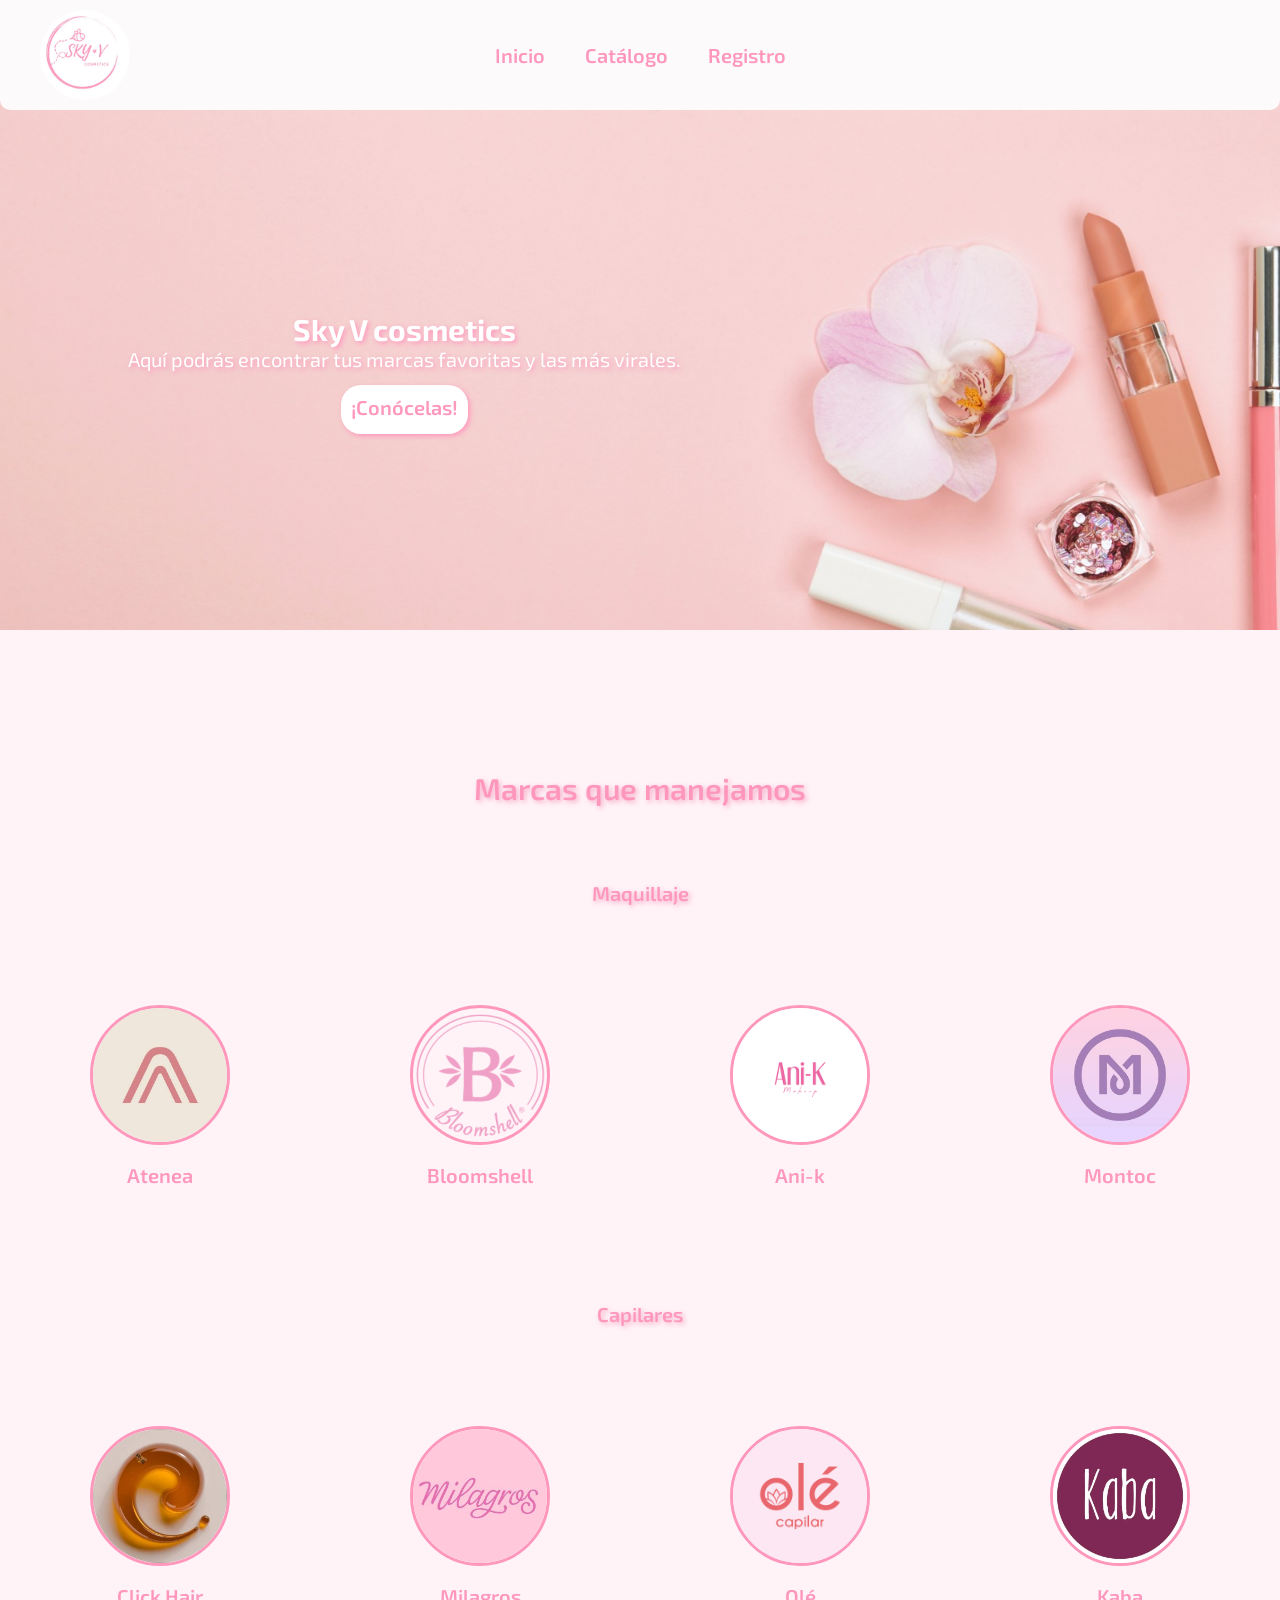
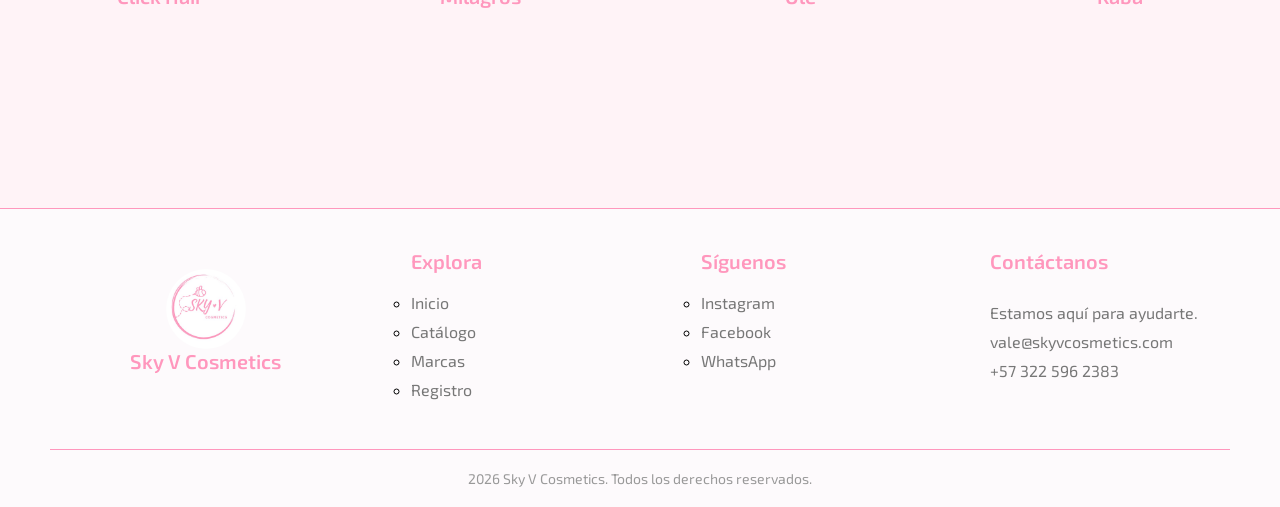
==== commit b78dd052: "organizacion carpeta logos" ====
--- a/index.html
+++ b/index.html
@@ -4,7 +4,7 @@
     <meta charset="UTF-8">
     <meta name="viewport" content="width=device-width, initial-scale=1.0">
     <title>Sky V Cosmetic</title>
-    <link rel = "stylesheet" href = "styles.css">
+    <link rel = "stylesheet" href = "css/styles.css">
     <link rel="preconnect" href="https://fonts.googleapis.com">
     <link rel="preconnect" href="https://fonts.gstatic.com" crossorigin>
     <link href="https://fonts.googleapis.com/css2?family=Exo+2:ital,wght@0,100..900;1,100..900&display=swap" rel="stylesheet">
@@ -44,25 +44,25 @@
         </h3>
         <article class="cards-marcas">
             <a href="catalogo.html?marca=atenea">
-                <img src="/img/logosmarcas/logoAtenea.png" alt="Logo Atenea">
+                <img src="/img/logosdemarcas/logoAtenea.png" alt="Logo Atenea">
             </a>
             <h3>Atenea</h3>
         </article>
         <article class="cards-marcas">
             <a href="catalogo.html?marca=bloomshell">
-                <img src="/img/logosmarcas/logoBloomshell.png" alt="Logo Bloomshell">
+                <img src="/img/logosdemarcas/logoBloomshell.png" alt="Logo Bloomshell">
             </a>
             <h3>Bloomshell</h3>
         </article>
         <article class="cards-marcas">
             <a href="catalogo.html?marca=anik">
-                <img src="/img/logosmarcas/logoAnik.png" alt="Logo Anik">
+                <img src="/img/logosdemarcas/logoAnik.png" alt="Logo Anik">
             </a>
             <h3>Ani-k</h3>
         </article>
         <article class="cards-marcas">
             <a href="catalogo.html?marca=montoc">
-                <img src="/img/logosmarcas/LogoMontoc.png" alt="Logo Montoc">
+                <img src="/img/logosdemarcas/LogoMontoc.png" alt="Logo Montoc">
             </a>
             <h3>Montoc</h3>
         </article>
@@ -73,25 +73,25 @@
         </h3>
         <article class="cards-marcas">
             <a href="catalogo.html?marca=clickhair">
-                <img src="/img/logosmarcas/logoClick.png" alt="Logo Atenea">
+                <img src="/img/logosdemarcas/logoClick.png" alt="Logo Atenea">
             </a>
             <h3>Click Hair</h3>
         </article>
         <article class="cards-marcas">
             <a href="catalogo.html?marca=milagros">
-                <img src="/img/logosmarcas/logoMilagros.png" alt="Logo Bloomshell">
+                <img src="/img/logosdemarcas/logoMilagros.png" alt="Logo Bloomshell">
             </a>
             <h3>Milagros</h3>
         </article>
         <article class="cards-marcas">
             <a href="catalogo.html?marca=ole">
-                <img src="/img/logosmarcas/logoOle.png" alt="Logo Anik">
+                <img src="/img/logosdemarcas/logoOle.png" alt="Logo Anik">
             </a>
             <h3>Olé</h3>
         </article>
         <article class="cards-marcas">
             <a href="catalogo.html?marca=kaba">
-                <img src="/img/logosmarcas/logoKaba.png" alt="Logo Montoc">
+                <img src="/img/logosdemarcas/logoKaba.png" alt="Logo Montoc">
             </a>
             <h3>Kaba</h3>
         </article>
@@ -139,6 +139,6 @@
             </p>
         </div>
     </footer>
-    <script src="main.js"></script>
+    <script src="js/main.js"></script>
 </body>
 </html>
--- a/css/styles.css
+++ b/css/styles.css
@@ -0,0 +1,669 @@
+* {
+    margin: 0;
+    padding: 0;
+    box-sizing: border-box;
+}
+main{
+    padding: 100px 0;
+}
+
+img {
+    max-width: 100%;
+    height: auto;
+}
+body {
+    font-family: "Exo 2", sans-serif;
+    background-color:#fff3f7;
+}
+.navbar{
+    display: grid;
+    grid-template-columns: 1fr auto 1fr;
+    background-color: rgb(253, 250, 252);
+    align-items: center; /* Centra verticalmente todos los elementos */
+    padding: 10px 40px;
+    border-radius: 0 0 10px 10px;
+    position: fixed;
+    top: 0;
+    left: 0;
+    width: 100%;
+    z-index: 1000;
+}
+.logo {
+    display: flex;
+    align-items: center;
+    gap: 15px;
+    justify-self: start;
+}
+
+.logo img {
+    height: 90px;
+    width: 90px;
+    border-radius: 50px;
+    object-fit: cover;
+}
+
+.nav-links {
+    display: flex;
+    list-style: none;
+    gap: 40px;
+}
+.nav-links a {
+    color: #ff97bd;
+    text-decoration: none;
+    font-size: 20px;
+    font-weight: 600;
+    transition: opacity 0.3s ease ;
+}
+
+.nav-links a:hover {
+    opacity: 0.8;
+    color:#f35c93;
+}
+.hamburger {
+    display: none;
+    background: none;
+    border: none;
+    font-size: 30px;
+    color: #ff97bd;
+    cursor: pointer;
+}
+footer {
+    display: grid;
+    grid-template-columns: 1.3fr 1fr 1fr 1fr;
+    gap: 50px;
+    padding: 40px 50px 20px;
+    background-color: rgb(253, 250, 252);
+    border-top-color: #ff97bd;
+    border-top-width: 1px;
+    border-top-style: solid;
+}
+
+.footer-logo {
+    display: flex;
+    align-items: center;
+    gap: 0;
+    flex-direction:column ;
+    margin-top: 20px;
+}
+
+.footer-logo img {
+    height: 80px;
+    width: 80px;
+    border-radius: 50px;
+    object-fit: cover;
+}
+
+.footer-logo h2 {
+    color: #ff97bd;
+    font-size: 20px;
+    font-weight: 600;
+}
+
+footer h3 {
+    color: #ff97bd;
+    font-size: 20px;
+    font-weight: 600;
+    margin-bottom: 20px;
+}
+.contactanos{
+    color: #ff97bd;
+    font-size: 20px;
+    font-weight: 600;
+    margin-bottom: 20px; 
+}
+.footer-navegacion ul, .footer-redes ul {
+    display: flex;
+    flex-direction: column;
+    gap: 10px;
+    list-style: circle;
+    padding: 0;
+    margin: 0;
+}
+
+.footer-navegacion a,.footer-redes a,.footer-contacto a {
+    color: #777;
+    text-decoration: none;
+    transition: 0.3s ease;
+}
+
+.footer-navegacion a:hover,.footer-redes a:hover,.footer-contacto a:hover {
+    color: #f35c93;
+    transition: 0.3s ease;
+}
+
+.footer-contacto {
+    display: flex;
+    flex-direction: column;
+    gap: 10px;
+    font-style: normal;
+    color: #777;
+}
+
+.footer-coppyrights {
+    grid-column: 1 / -1;
+    border-top-color: #ff97bd;
+    border-top-width: 1px;
+    border-top-style: solid;
+    padding-top: 20px;
+    text-align: center;
+    
+}
+
+.footer-coppyrights p {
+    color: #999;
+    font-size: 14px;
+}
+
+.banner{
+    position: relative;
+    height: 530px;
+    width: 100%;
+}
+.banner img{
+    height: 100%;
+    width: 100%;
+    object-fit: cover;
+}
+.cont-banner{
+    position: absolute;
+    top: 50%;
+    left: 10%;
+    text-align: center;
+    font-size: 20px;
+    transform: translateY(-50%)
+}
+
+.boton-banner{
+    background-color: white;
+    text-decoration: none;
+    font-weight: 600;
+    color: #ff97bd;
+    padding: 10px 10px 15px 10px;
+    border-radius: 20px;
+    transition: 0.5s;
+    box-shadow:2px 2px 5px #ff97bd ;
+
+}
+.boton-banner:hover {
+    background-color: #ff97bd;
+    color: white;
+    box-shadow:2px 2px 5px white ;
+    transform: scale(1.05);
+    padding: 12px 12px 17px 12px;
+
+}
+.cont-banner h1, .cont-banner p{
+    color: rgb(255, 255, 255);
+    text-shadow: 2px 2px 5px #ff97bd;
+}
+
+.marcas-m{
+    display: grid;
+    grid-template-columns: 1fr 1fr 1fr 1fr;
+    margin: 100px 0;
+}
+.title-marcas{
+    grid-column: 1/-1;
+    text-align: center;
+    font-size: 30px;
+    font-weight: 600;
+    color: #ff97bd;
+    margin-bottom: 60px;
+    margin-top: 40px;
+    text-shadow: 2px 2px 5px #f5aac5;
+    text-align: center;
+}
+.maquillaje{
+    grid-column: 1/-1;
+    text-align: center;
+    font-size: 30px;
+    font-weight: 600;
+    color: #ff97bd;
+    margin-bottom: 100px;
+    text-shadow: 2px 2px 5px #f5aac5;
+    text-align: center;  
+}
+
+.cards-marcas{
+    justify-self: center;
+    text-align: center;
+    height: auto;
+    width: 200px;
+}
+
+.marcas-m img{
+    width: 140px;
+    height: 140px;
+    object-fit: cover;
+    border-radius: 50%;
+    border: solid #ff97bd;
+    transition: transform 0.3s ease;
+}
+
+.marcas-m img:hover{
+    transform: scale(1.1);
+    box-shadow: 0 0 15px #ff97bd;
+}
+
+.marcas-m h3{
+    font-size: 20px;
+    font-weight: 600;
+    color: #ff97bd;
+    margin-top: 15px;
+}
+/*---*/
+
+.marcas-c{
+    display: grid;
+    grid-template-columns: 1fr 1fr 1fr 1fr;
+    margin: 100px 0;
+}
+.capilares{
+    grid-column: 1/-1;
+    text-align: center;
+    font-size: 30px;
+    font-weight: 600;
+    color: #ff97bd;
+    margin-bottom: 100px;
+    text-shadow: 2px 2px 5px #f5aac5;
+    text-align: center;  
+}
+.marcas-c img{
+    width: 140px;
+    height: 140px;
+    object-fit: cover;
+    border-radius: 50%;
+    border: solid #ff97bd;
+    transition: transform 0.3s ease;
+}
+.marcas-c img:hover{
+    transform: scale(1.1);
+    box-shadow: 0 0 15px #ff97bd;
+}
+.marcas-c h3{
+    font-size: 20px;
+    font-weight: 600;
+    color: #ff97bd;
+    margin-top: 15px;
+}
+.seccion-catalogo {
+    padding: 20px 5%;
+    max-width: 1200px;
+    margin: 0 auto;
+}
+.titulo-catalogo {
+    text-align: center;
+    color: #ff97bd;
+    font-size: 32px;
+    margin-bottom: 25px;
+    text-shadow: 2px 2px 5px #f5aac5;
+}
+.contenedor-filtros {
+    display: flex;
+    justify-content: center;
+    gap: 12px;
+    flex-wrap: wrap;
+    margin-bottom: 40px;
+}
+.btn-filtro {
+    background-color: white;
+    border: 2px solid #ff97bd;
+    color: #ff97bd;
+    padding: 8px 18px;
+    border-radius: 20px;
+    font-family: "Exo 2", sans-serif;
+    font-weight: 600;
+    font-size: 15px;
+    cursor: pointer;
+    transition: all 0.3s ease;
+    box-shadow: 2px 2px 5px rgba(255, 151, 189, 0.2);
+}
+.btn-filtro:hover, .btn-filtro.activo {
+    background-color: #ff97bd;
+    color: white;
+}
+.productos-grid {
+    display: grid;
+    grid-template-columns: repeat(auto-fill, minmax(220px, 1fr));
+    gap: 30px;
+}
+.card-producto {
+    background-color: white;
+    border-radius: 15px;
+    box-shadow: 0 4px 10px rgba(255, 151, 189, 0.2);
+    overflow: hidden;
+    display: flex;
+    flex-direction: column;
+    justify-content: space-between;
+    transition: transform 0.3s ease, box-shadow 0.3s ease;
+    border: 1px solid #ffe1ec;
+}
+.card-producto:hover {
+    transform: translateY(-5px);
+    box-shadow: 0 8px 20px rgba(255, 151, 189, 0.4);
+}
+.card-producto img {
+    width: 100%;
+    height: 200px;
+    object-fit: cover;
+}
+.info-producto {
+    padding: 15px;
+    display: flex;
+    flex-direction: column;
+    gap: 8px;
+    flex-grow: 1;
+}
+.marca-tag {
+    font-size: 12px;
+    text-transform: uppercase;
+    color: #ff97bd;
+    font-weight: 700;
+}
+.info-producto h3 {
+    font-size: 18px;
+    color: #333;
+}
+.precio {
+    font-size: 20px;
+    font-weight: 700;
+    color: #ff97bd;
+    margin-top: auto;
+}
+.btn-comprar {
+    background-color: #ff97bd;
+    color: white;
+    border: none;
+    padding: 10px;
+    border-radius: 10px;
+    font-family: "Exo 2", sans-serif;
+    font-weight: 600;
+    cursor: pointer;
+    transition: background-color 0.3s ease, transform 0.2s ease;
+}
+.btn-comprar:hover {
+    background-color: #f35c93;
+    transform: scale(1.02);
+}
+
+.formulario-registro {
+    max-width: 650px;
+    margin: 50px auto;
+    padding: 35px;
+    background-color: white;
+    border-radius: 20px;
+    box-shadow: 0 5px 20px rgba(255, 151, 189, 0.25);
+    border: 1px solid #ffe1ec;
+}
+
+.formulario-registro h1 {
+    text-align: center;
+    color: #ff97bd;
+    font-size: 32px;
+    margin-bottom: 10px;
+}
+
+.formulario-registro > p {
+    text-align: center;
+    color: #777;
+    margin-bottom: 30px;
+}
+
+.formulario-registro form div {
+    margin-bottom: 20px;
+}
+
+.formulario-registro label {
+    display: block;
+    color: #555;
+    font-weight: 600;
+    margin-bottom: 8px;
+}
+
+.formulario-registro input, .formulario-registro select,.formulario-registro textarea {
+    width: 100%;
+    padding: 12px;
+    border: 1px solid #ffd1e1;
+    border-radius: 10px;
+    font-family: "Exo 2", sans-serif;
+    font-size: 16px;
+    outline: none;
+}
+
+.formulario-registro input:focus, .formulario-registro select:focus, .formulario-registro textarea:focus {
+    border-color: #ff97bd;
+    box-shadow: 0 0 6px rgba(255, 151, 189, 0.3);
+}
+
+.formulario-registro textarea {
+    resize: vertical;
+}
+
+.formulario-registro .terminos {
+    display: flex;
+    align-items: center;
+    gap: 8px;
+}
+
+.formulario-registro .terminos input {
+    width: auto;
+    accent-color: #ff97bd;
+}
+
+.formulario-registro .terminos label {
+    margin: 0;
+    font-weight: 400;
+}
+
+.formulario-registro button {
+    padding: 11px 25px;
+    border-radius: 20px;
+    font-family: "Exo 2", sans-serif;
+    font-size: 16px;
+    font-weight: 600;
+    cursor: pointer;
+    transition: 0.3s;
+}
+
+.formulario-registro button[type="submit"] {
+    background-color: #ff97bd;
+    color: white;
+    border: 2px solid #ff97bd;
+}
+
+.formulario-registro button[type="submit"]:hover {
+    background-color: #f35c93;
+    border-color: #f35c93;
+}
+
+.formulario-registro button[type="reset"] {
+    background-color: white;
+    color: #ff97bd;
+    border: 2px solid #ff97bd;
+    margin-left: 10px;
+}
+
+.formulario-registro button[type="reset"]:hover {
+    background-color: #ff97bd;
+    color: white;
+}
+
+.mensaje-error {
+    color: #d9534f;
+    font-size: 13px;
+    margin-top: 4px;
+    display: block;
+    min-height: 18px;
+}
+
+.input-error {
+    border-color: #d9534f !important;
+    box-shadow: 0 0 5px rgba(217, 83, 79, 0.4) !important;
+}
+.mensaje-exito {
+    display: none;
+    background-color: #fad8e4;
+    color: #ff97bd;
+    border: 1px solid #ffb6d0;
+    padding: 12px 15px;
+    border-radius: 10px;
+    text-align: center;
+    font-size: 15px;
+    font-weight: 600;
+    margin-top: 20px;
+    margin-bottom: 20px;
+    transition: opacity 0.3s ease;
+}
+
+.mensaje-exito.mostrar {
+    display: block;
+}
+@media (max-width: 650px) {
+   .navbar {
+        display: flex;
+        justify-content: space-between;
+        align-items: center;
+        padding: 10px 20px;
+    }
+
+    .logo {
+        justify-self: auto;
+    }
+
+    .hamburger {
+        display: block; /* Se muestra únicamente en móviles */
+    }
+
+    .nav-links {
+        display: none; /* Se oculta por defecto en móviles */
+        flex-direction: column;
+        position: absolute;
+        top: 100%;
+        left: 0;
+        width: 100%;
+        background-color: rgb(253, 250, 252);
+        padding: 20px 0;
+        text-align: center;
+        gap: 20px;
+        box-shadow: 0 5px 10px rgba(0, 0, 0, 0.1);
+        border-radius: 0 0 10px 10px;
+    }
+
+    /* Clase que activa JavaScript para desplegar el menú */
+    .nav-links.active {
+        display: flex;
+    }
+    
+    footer {
+        grid-template-columns: 1fr; /* Pasa de 4 columnas a 1 sola en celulares */
+        gap: 30px;
+        padding: 30px 20px 20px;
+        text-align: center;
+    }
+
+    .footer-logo {
+        margin-top: 0;
+    }
+
+    .banner {
+        height: 380px; /* Reducimos la altura para pantallas pequeñas */
+    }
+
+    .cont-banner {
+        left: 50%;
+        top: 50%;
+        transform: translate(-50%, -50%); /* Centra el contenido en el medio exacto del celular */
+        width: 90%; /* Aprovecha casi todo el ancho disponible */
+    }
+
+    .cont-banner h1 {
+        font-size: 1.8rem; /* Tamaño de título cómodo para pantallas pequeñas */
+    }
+
+    .cont-banner p {
+        font-size: 0.95rem;
+    }
+
+    .marcas-m {
+        grid-template-columns: repeat(2, 1fr); /* Cambia de 4 a 2 columnas */
+        margin: 50px 0; /* Reduce los márgenes verticales superiores e inferiores */
+    }
+    .marcas-c {
+        grid-template-columns: repeat(2, 1fr); /* Cambia de 4 a 2 columnas */
+        margin: 50px 0; /* Reduce los márgenes verticales superiores e inferiores */
+    }
+    .title-marcas {
+        font-size: 22px; /* Disminuye el tamaño del título */
+        margin-top: 20px;
+        margin-bottom: 30px;
+    }
+
+    .cards-marcas {
+        height: auto; /* Permite que el contenido fluya verticalmente sin cortar el texto */
+        width: auto;
+    }
+
+    .marcas-m img {
+        width: 110px; /* Escala los logos a un tamaño proporcional para móviles */
+        height: 110px;
+        border-width: 2px;
+    }
+    .marcas-c img {
+        width: 110px; /* Escala los logos a un tamaño proporcional para móviles */
+        height: 110px;
+        border-width: 2px;
+    }
+
+    .marcas-m p {
+        font-size: 16px;
+        margin-top: 10px;
+        margin: 3px 0 20px 0;
+    }
+    .marcas-c p {
+        font-size: 16px;
+        margin-top: 10px;
+        margin: 3px 0 20px 0;
+    }
+    .productos-grid {
+        grid-template-columns: repeat(2, 1fr);
+        gap: 15px;
+    }
+
+    .card-producto img {
+        height: 140px;
+    }
+
+    .info-producto h3 {
+        font-size: 14px;
+    }
+
+    .precio {
+        font-size: 16px;
+    }
+
+    .contenedor-filtros {
+        gap: 8px;
+    }
+
+    .btn-filtro {
+        padding: 6px 12px;
+        font-size: 13px;
+    }
+    .formulario-registro {
+        padding: 20px 15px;
+        margin: 20px 10px;
+    }
+
+    .formulario-registro h1 {
+        font-size: 24px;
+    }
+
+    .formulario-registro button[type="submit"],
+    .formulario-registro button[type="reset"] {
+        width: 100%;
+        margin-left: 0;
+        margin-top: 10px;
+    }
+}
+
+
